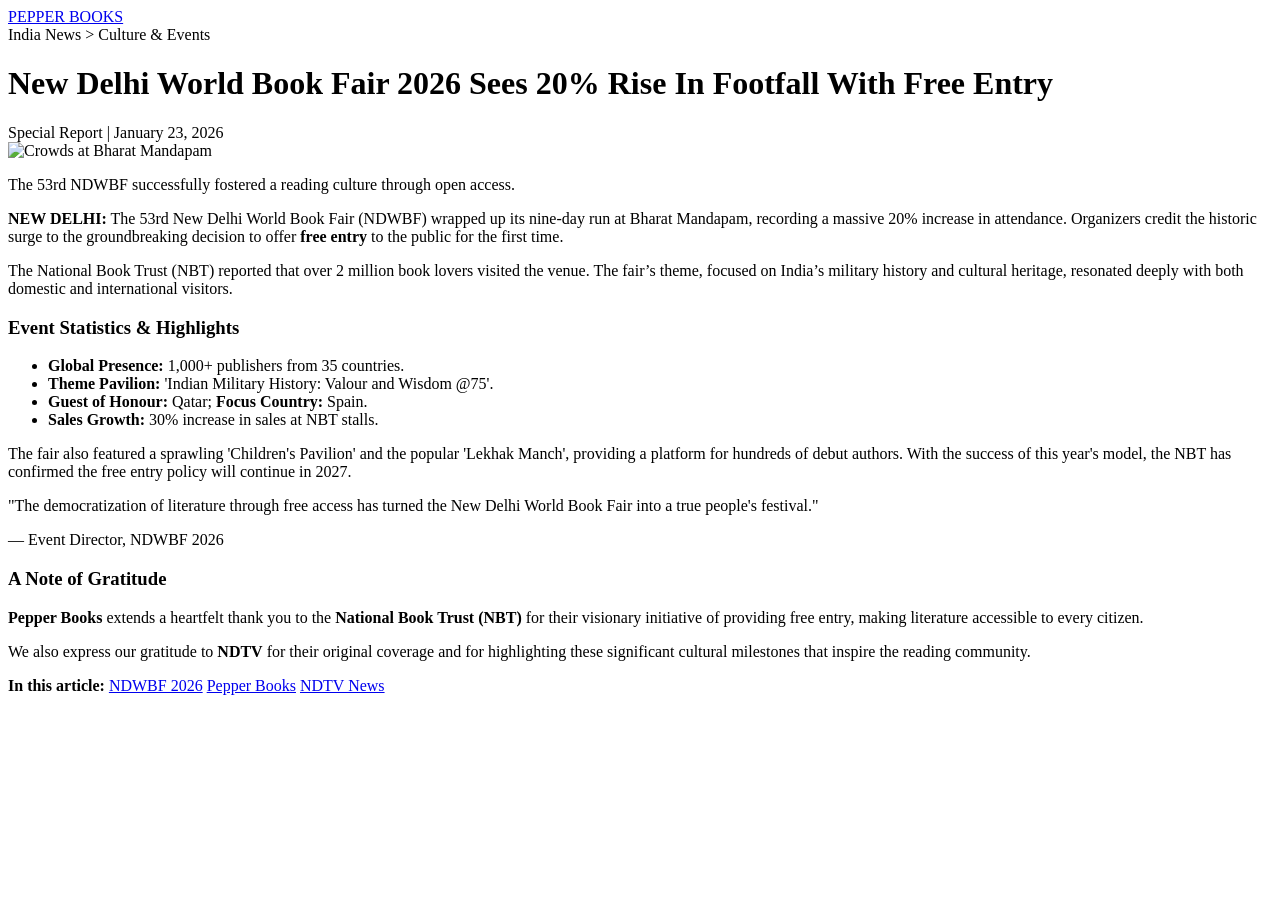
==== ndwbf-2026.html @ d99e03e1 "Create ndwbf-2026.html for World Book Fair report This HTML document presents a report on the New De" ====
<!DOCTYPE html>
<html lang="en">
<head>
    <meta charset="UTF-8">
    <meta name="viewport" content="width=device-width, initial-scale=1.0">
    <title>New Delhi World Book Fair 2026: 20% Increase in Footfall</title>
    <link rel="stylesheet" href="news-theme.css">
</head>
<body>

<nav class="news-nav">
    <div class="page-width">
        <a href="#" class="brand-logo">PEPPER BOOKS</a>
    </div>
</nav>

<main class="content-wrapper">
    <div class="page-width">
        <header class="report-header">
            <nav class="pathway">India News > Culture & Events</nav>
            <h1 class="main-title">New Delhi World Book Fair 2026 Sees 20% Rise In Footfall With Free Entry</h1>
            <div class="author-info">
                <span class="author">Special Report</span> | 
                <span class="date">January 23, 2026</span>
            </div>
        </header>

        <section class="media-container">
            <img src="https://www.nbtindia.gov.in/images/ndwbf-2026-banner.jpg" alt="Crowds at Bharat Mandapam" class="hero-image">
            <p class="caption">The 53rd NDWBF successfully fostered a reading culture through open access.</p>
        </section>

        <article class="story-body">
            <p class="first-para"><strong>NEW DELHI:</strong> The 53rd New Delhi World Book Fair (NDWBF) wrapped up its nine-day run at Bharat Mandapam, recording a massive 20% increase in attendance. Organizers credit the historic surge to the groundbreaking decision to offer <strong>free entry</strong> to the public for the first time.</p>

            <p>The National Book Trust (NBT) reported that over 2 million book lovers visited the venue. The fair’s theme, focused on India’s military history and cultural heritage, resonated deeply with both domestic and international visitors.</p>

            <h3>Event Statistics & Highlights</h3>
            <div class="data-list">
                <ul>
                    <li><strong>Global Presence:</strong> 1,000+ publishers from 35 countries.</li>
                    <li><strong>Theme Pavilion:</strong> 'Indian Military History: Valour and Wisdom @75'.</li>
                    <li><strong>Guest of Honour:</strong> Qatar; <strong>Focus Country:</strong> Spain.</li>
                    <li><strong>Sales Growth:</strong> 30% increase in sales at NBT stalls.</li>
                </ul>
            </div>

            <p>The fair also featured a sprawling 'Children's Pavilion' and the popular 'Lekhak Manch', providing a platform for hundreds of debut authors. With the success of this year's model, the NBT has confirmed the free entry policy will continue in 2027.</p>
            
            <div class="highlight-box">
                <p>"The democratization of literature through free access has turned the New Delhi World Book Fair into a true people's festival."</p>
                <span>— Event Director, NDWBF 2026</span>
            </div>

            <section class="acknowledgement-card">
                <h3>A Note of Gratitude</h3>
                <p><strong>Pepper Books</strong> extends a heartfelt thank you to the <strong>National Book Trust (NBT)</strong> for their visionary initiative of providing free entry, making literature accessible to every citizen. </p>
                <p>We also express our gratitude to <strong>NDTV</strong> for their original coverage and for highlighting these significant cultural milestones that inspire the reading community.</p>
            </section>
        </article>

        <footer class="keyword-tags">
            <strong>In this article:</strong>
            <a href="#">NDWBF 2026</a>
            <a href="#">Pepper Books</a>
            <a href="#">NDTV News</a>
        </footer>
    </div>
</main>

</body>
</html>
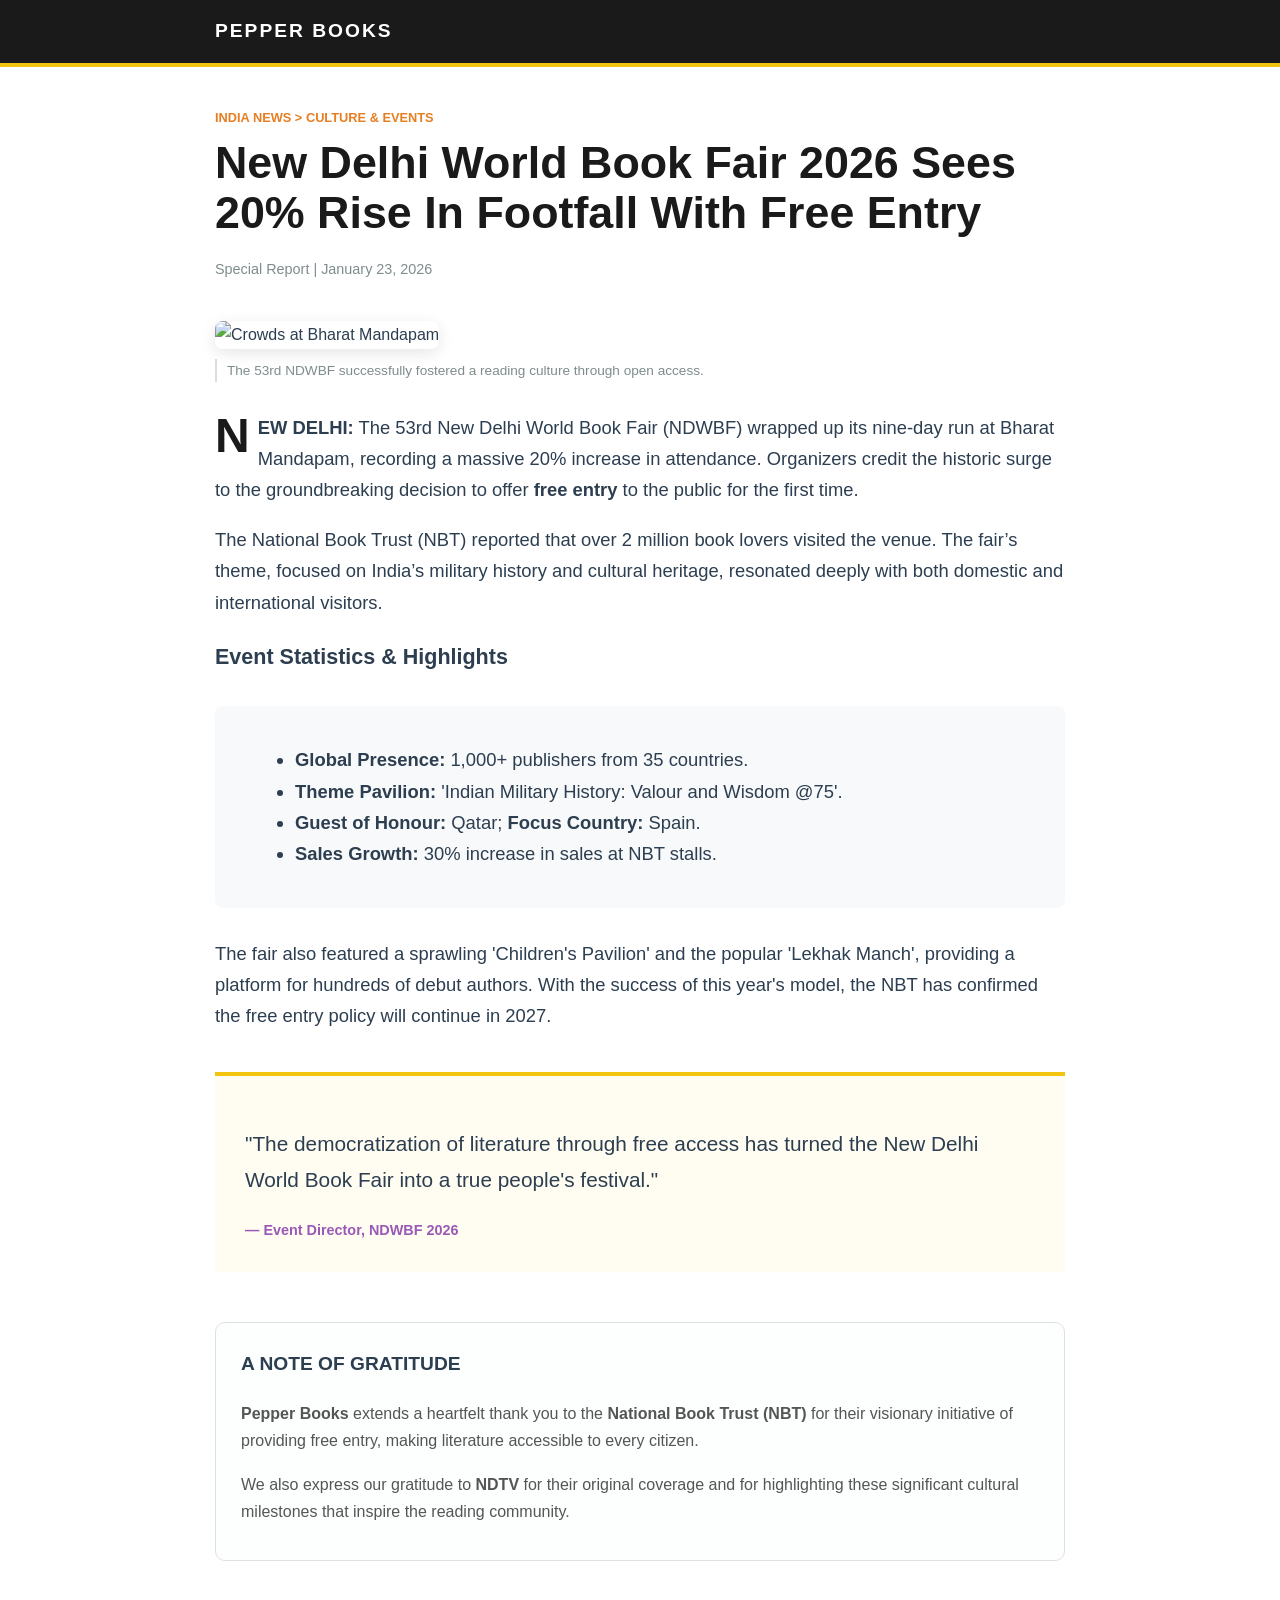
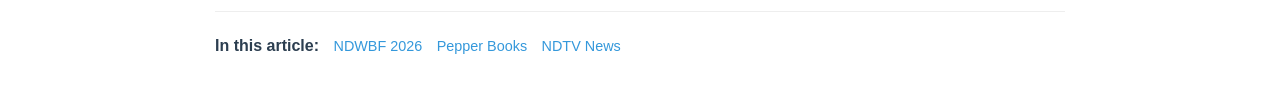
==== commit fe8755c9: "Update image source for NDWBF 2026 page" ====
--- a/ndwbf-2026.html
+++ b/ndwbf-2026.html
@@ -26,7 +26,7 @@
         </header>
 
         <section class="media-container">
-            <img src="https://www.nbtindia.gov.in/images/ndwbf-2026-banner.jpg" alt="Crowds at Bharat Mandapam" class="hero-image">
+            <img src="https://www.jagran.com/lifestyle/travel-tourism-new-delhi-world-book-fair-2026-free-entry-dates-venue-and-full-schedule-40101317.html" alt="Crowds at Bharat Mandapam" class="hero-image">
             <p class="caption">The 53rd NDWBF successfully fostered a reading culture through open access.</p>
         </section>
 
--- a/news-theme.css
+++ b/news-theme.css
@@ -0,0 +1,154 @@
+/* Core Layout */
+body {
+    font-family: 'Helvetica Neue', Arial, sans-serif;
+    line-height: 1.7;
+    color: #2c3e50;
+    margin: 0;
+    padding: 0;
+    background-color: #ffffff;
+}
+
+.page-width {
+    max-width: 850px;
+    margin: 0 auto;
+    padding: 0 25px;
+}
+
+/* Navigation */
+.news-nav {
+    background: #1a1a1a;
+    padding: 15px 0;
+    border-bottom: 4px solid #f1c40f; /* Pepper Books Accent */
+}
+
+.brand-logo {
+    color: #ffffff;
+    text-decoration: none;
+    font-weight: 900;
+    letter-spacing: 2px;
+    font-size: 1.2rem;
+}
+
+/* Header Styles */
+.report-header {
+    margin: 40px 0;
+}
+
+.pathway {
+    color: #e67e22;
+    font-size: 0.8rem;
+    text-transform: uppercase;
+    font-weight: 700;
+    margin-bottom: 10px;
+}
+
+.main-title {
+    font-size: 2.8rem;
+    color: #1a1a1a;
+    line-height: 1.1;
+    margin: 10px 0;
+}
+
+.author-info {
+    font-size: 0.9rem;
+    color: #7f8c8d;
+    padding-top: 10px;
+}
+
+/* Media Elements */
+.media-container {
+    margin-bottom: 30px;
+}
+
+.hero-image {
+    width: 100%;
+    border-radius: 8px;
+    box-shadow: 0 4px 15px rgba(0,0,0,0.1);
+}
+
+.caption {
+    font-size: 0.85rem;
+    color: #7f8c8d;
+    margin-top: 10px;
+    border-left: 2px solid #ddd;
+    padding-left: 10px;
+}
+
+/* Typography & Content */
+.story-body {
+    font-size: 1.15rem;
+}
+
+.first-para::first-letter {
+    font-size: 3rem;
+    float: left;
+    margin-right: 8px;
+    line-height: 1;
+    color: #1a1a1a;
+}
+
+.data-list {
+    background: #f8f9fa;
+    padding: 20px 40px;
+    border-radius: 8px;
+    margin: 30px 0;
+}
+
+.highlight-box {
+    margin: 40px 0;
+    padding: 30px;
+    background: #fffdf2;
+    border-top: 4px solid #f1c40f;
+    font-size: 1.3rem;
+    font-weight: 300;
+}
+
+.highlight-box span {
+    display: block;
+    font-size: 0.9rem;
+    font-weight: 700;
+    margin-top: 15px;
+    color: #9b59b6;
+}
+
+/* Acknowledgement Card */
+.acknowledgement-card {
+    background: #fdfefe;
+    border: 1px solid #e0e0e0;
+    padding: 25px;
+    border-radius: 10px;
+    margin-top: 50px;
+}
+
+.acknowledgement-card h3 {
+    margin-top: 0;
+    color: #2c3e50;
+    font-size: 1.2rem;
+    text-transform: uppercase;
+}
+
+.acknowledgement-card p {
+    font-size: 1rem;
+    color: #555;
+    margin-bottom: 10px;
+}
+
+/* Tags */
+.keyword-tags {
+    margin-top: 50px;
+    padding-top: 20px;
+    border-top: 1px solid #eee;
+    padding-bottom: 50px;
+}
+
+.keyword-tags a {
+    text-decoration: none;
+    color: #3498db;
+    margin-left: 10px;
+    font-size: 0.9rem;
+}
+
+/* Mobile Adjustments */
+@media (max-width: 768px) {
+    .main-title { font-size: 2rem; }
+}
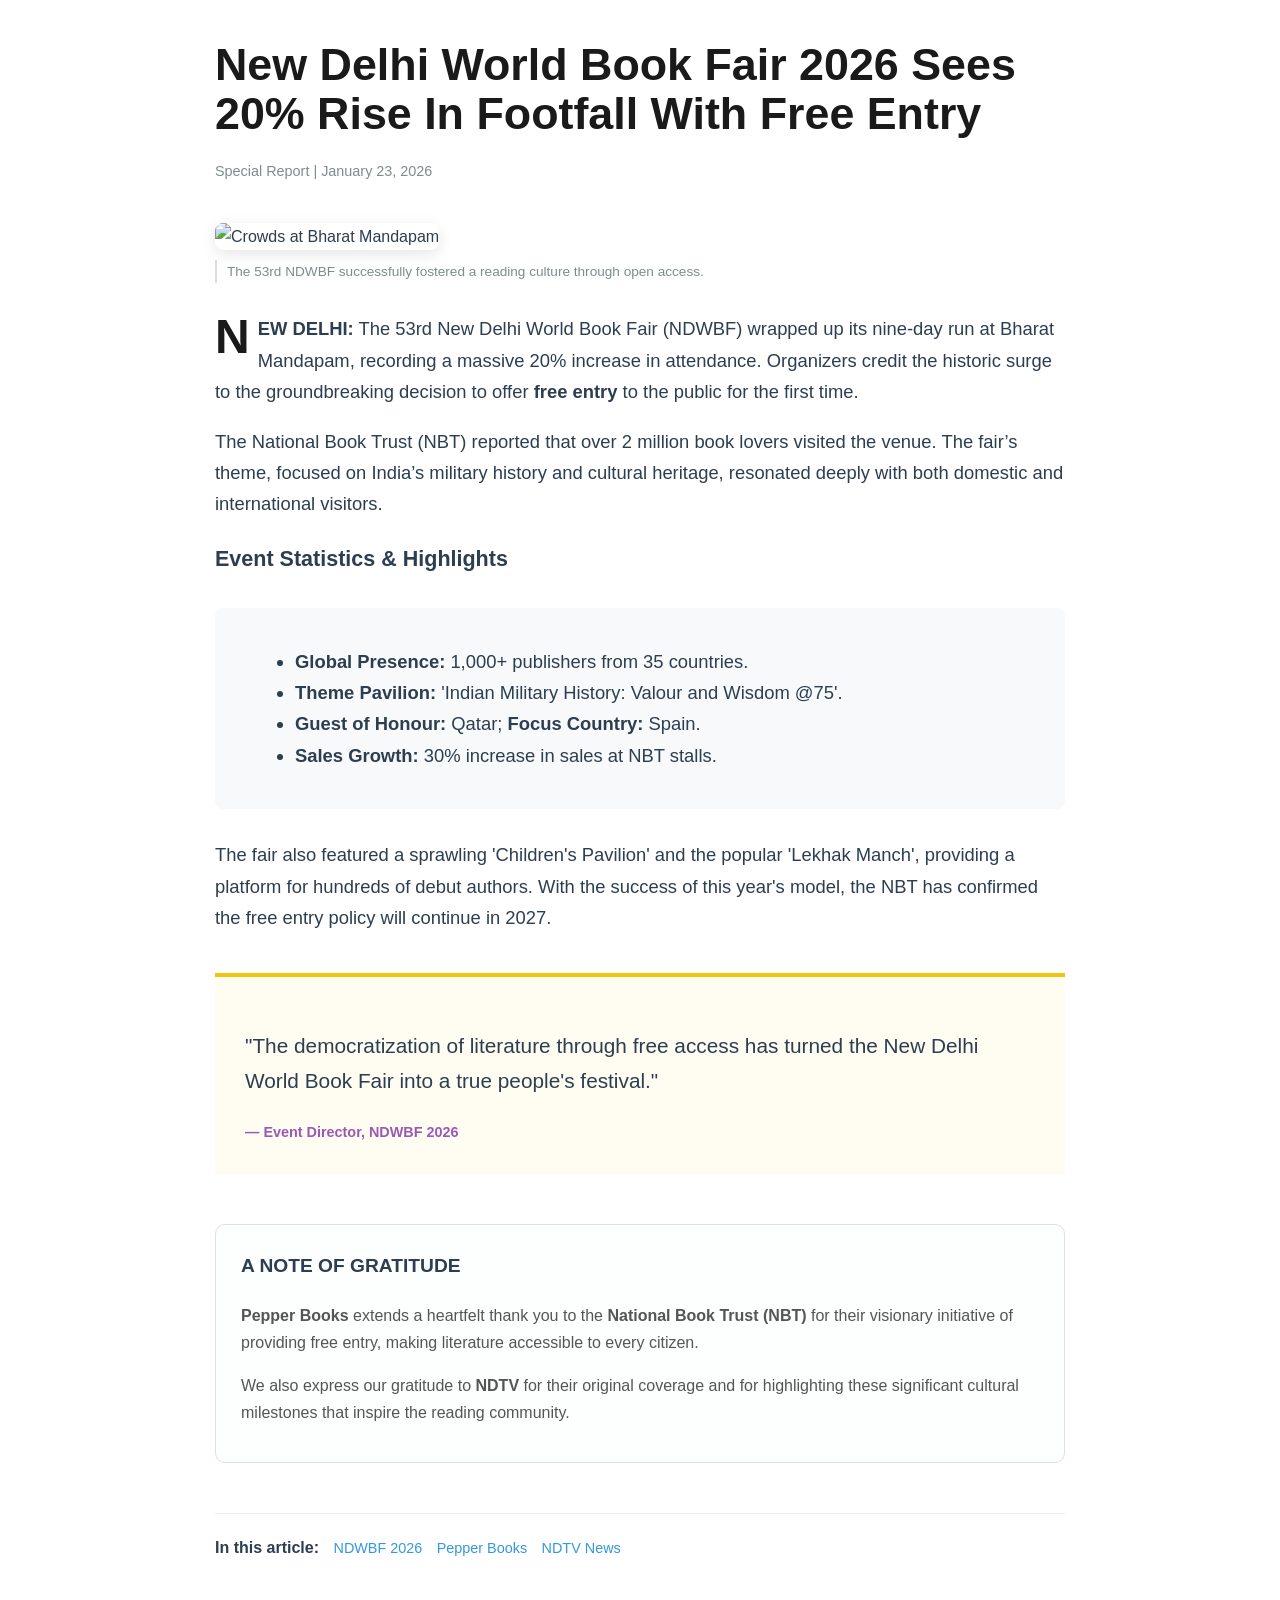
==== commit a6218ec5: "Update ndwbf-2026.html" ====
--- a/ndwbf-2026.html
+++ b/ndwbf-2026.html
@@ -8,16 +8,10 @@
 </head>
 <body>
 
-<nav class="news-nav">
-    <div class="page-width">
-        <a href="#" class="brand-logo">PEPPER BOOKS</a>
-    </div>
-</nav>
 
 <main class="content-wrapper">
     <div class="page-width">
         <header class="report-header">
-            <nav class="pathway">India News > Culture & Events</nav>
             <h1 class="main-title">New Delhi World Book Fair 2026 Sees 20% Rise In Footfall With Free Entry</h1>
             <div class="author-info">
                 <span class="author">Special Report</span> | 
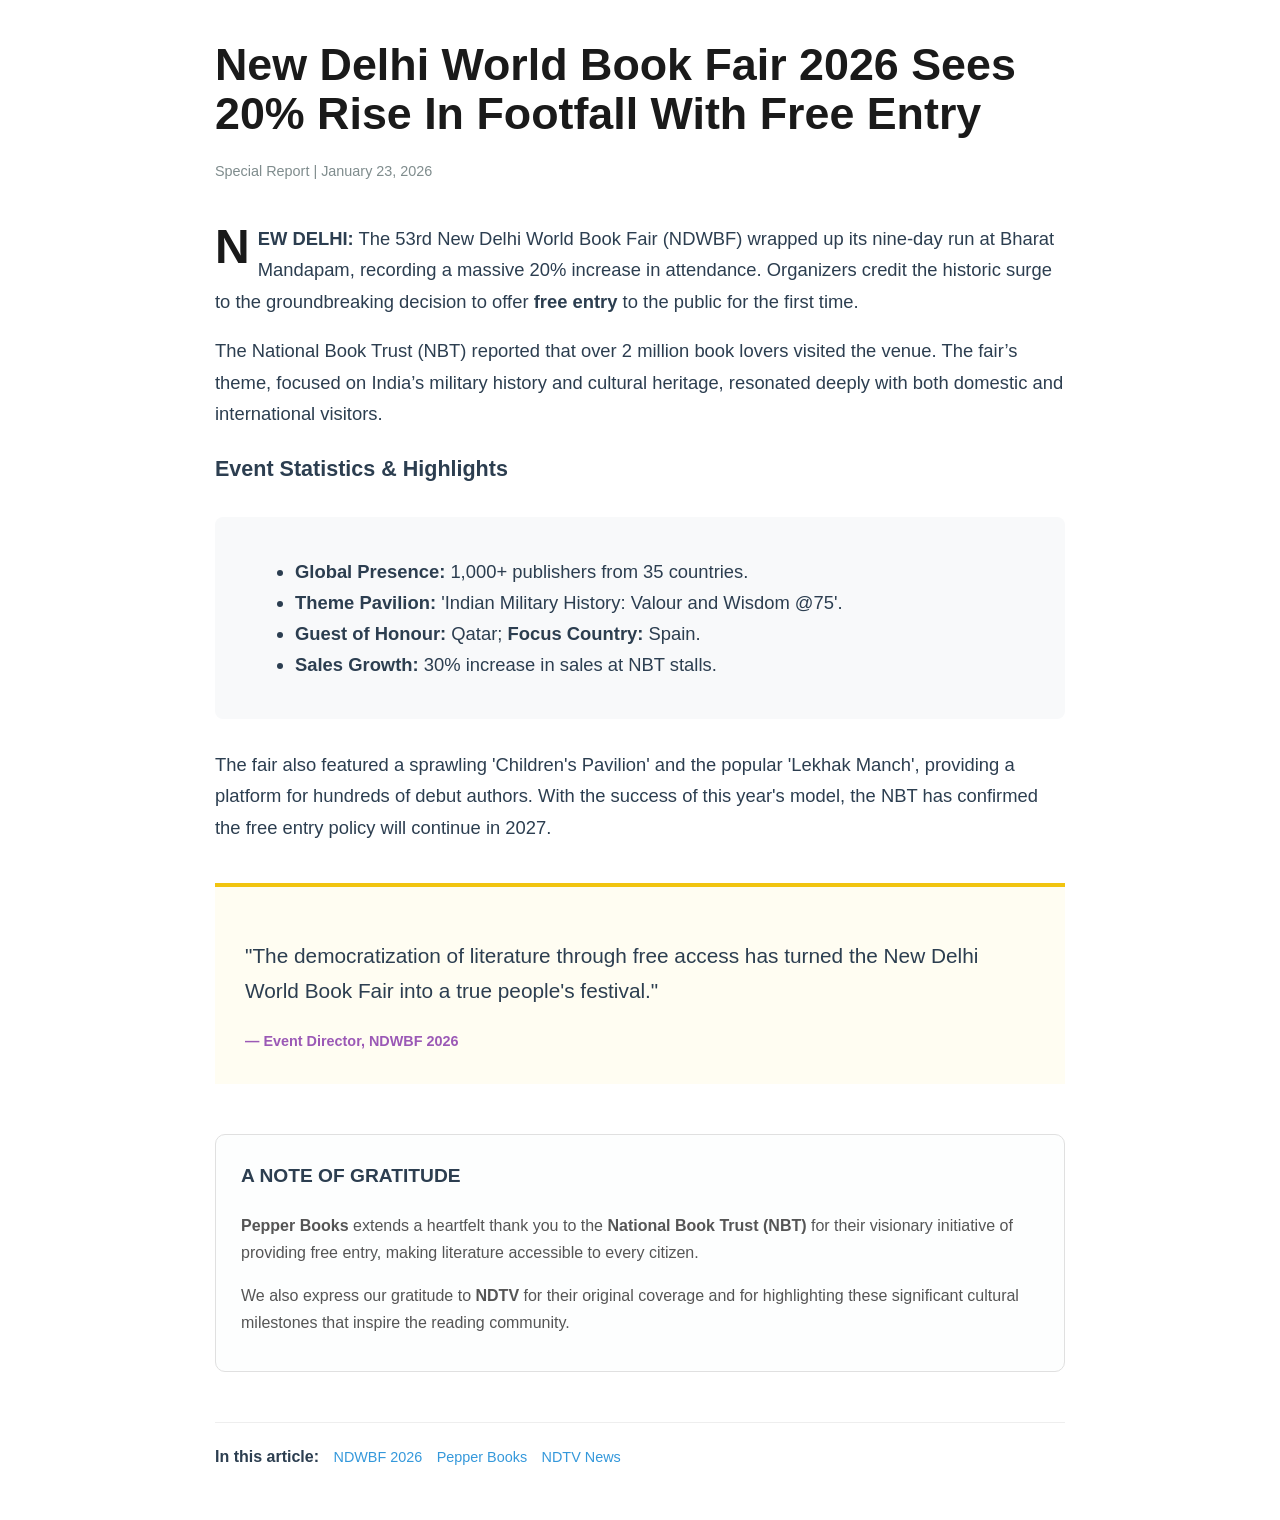
==== commit a511c846: "Remove media section from NDWBF 2026 HTML Removed media section with image and caption related to ND" ====
--- a/ndwbf-2026.html
+++ b/ndwbf-2026.html
@@ -19,10 +19,7 @@
             </div>
         </header>
 
-        <section class="media-container">
-            <img src="https://www.jagran.com/lifestyle/travel-tourism-new-delhi-world-book-fair-2026-free-entry-dates-venue-and-full-schedule-40101317.html" alt="Crowds at Bharat Mandapam" class="hero-image">
-            <p class="caption">The 53rd NDWBF successfully fostered a reading culture through open access.</p>
-        </section>
+        
 
         <article class="story-body">
             <p class="first-para"><strong>NEW DELHI:</strong> The 53rd New Delhi World Book Fair (NDWBF) wrapped up its nine-day run at Bharat Mandapam, recording a massive 20% increase in attendance. Organizers credit the historic surge to the groundbreaking decision to offer <strong>free entry</strong> to the public for the first time.</p>
